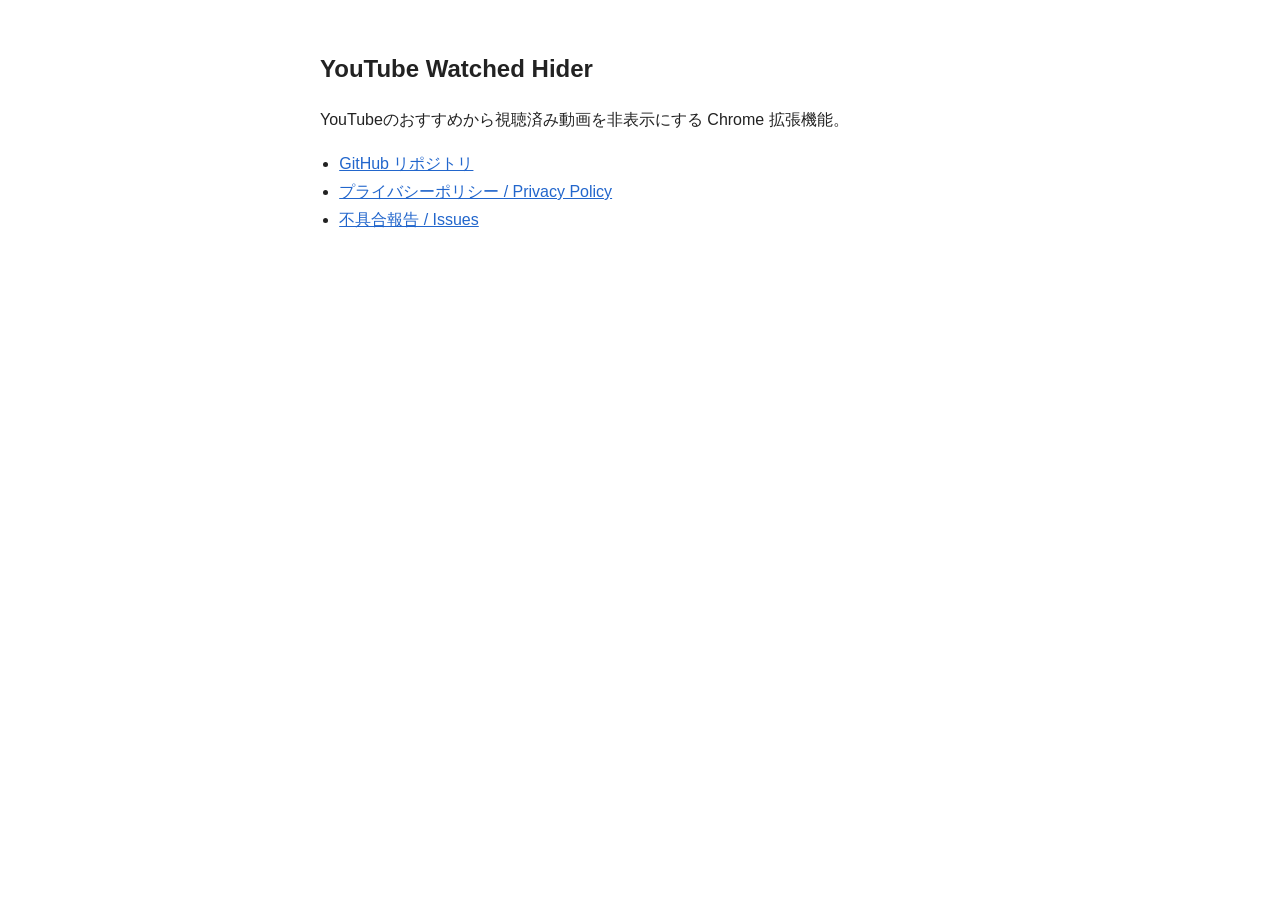
==== docs/index.html @ 78f6b50f "Add Pages landing page and CWS prep note to CHANGELOG - docs/index.html: GitHub Pages ルートからプライバシーポリシ" ====
<!DOCTYPE html>
<html lang="ja">
<head>
<meta charset="UTF-8">
<meta name="viewport" content="width=device-width, initial-scale=1.0">
<title>YouTube Watched Hider</title>
<style>
  :root { color-scheme: light dark; }
  body {
    font-family: -apple-system, BlinkMacSystemFont, "Segoe UI", "Hiragino Sans", "Yu Gothic UI", sans-serif;
    max-width: 640px;
    margin: 3rem auto;
    padding: 0 1rem;
    line-height: 1.75;
    color: #222;
  }
  h1 { font-size: 1.5rem; }
  a { color: #2266cc; }
  ul { padding-left: 1.2rem; }
  @media (prefers-color-scheme: dark) {
    body { color: #eee; background: #1a1a1a; }
    a { color: #7ab8ff; }
  }
</style>
</head>
<body>

<h1>YouTube Watched Hider</h1>
<p>YouTubeのおすすめから視聴済み動画を非表示にする Chrome 拡張機能。</p>

<ul>
  <li><a href="https://github.com/sasakisrole/youtube-watched-hider">GitHub リポジトリ</a></li>
  <li><a href="privacy.html">プライバシーポリシー / Privacy Policy</a></li>
  <li><a href="https://github.com/sasakisrole/youtube-watched-hider/issues">不具合報告 / Issues</a></li>
</ul>

</body>
</html>
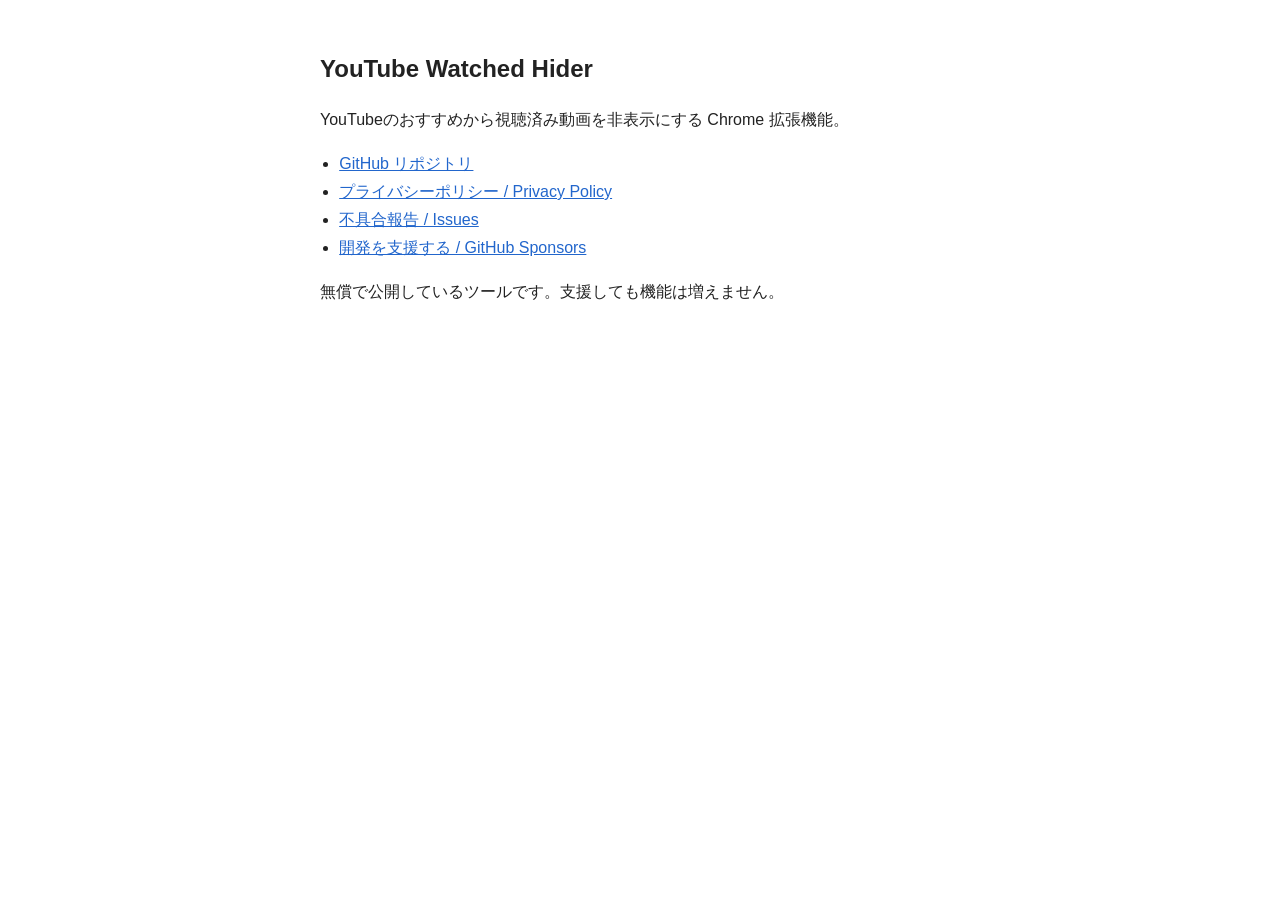
==== commit 1161818e: "feat(support): 寄付の導線を1本足す（GitHub Sponsors） 無償で公開しているツールなので、役に立った人が任意で支援できる先への リンクを置く。機能の追加・削除はなく、新しい" ====
--- a/docs/index.html
+++ b/docs/index.html
@@ -32,7 +32,10 @@
   <li><a href="https://github.com/sasakisrole/youtube-watched-hider">GitHub リポジトリ</a></li>
   <li><a href="privacy.html">プライバシーポリシー / Privacy Policy</a></li>
   <li><a href="https://github.com/sasakisrole/youtube-watched-hider/issues">不具合報告 / Issues</a></li>
+  <li><a href="https://github.com/sponsors/sasakisrole">開発を支援する / GitHub Sponsors</a></li>
 </ul>
+
+<p>無償で公開しているツールです。支援しても機能は増えません。</p>
 
 </body>
 </html>
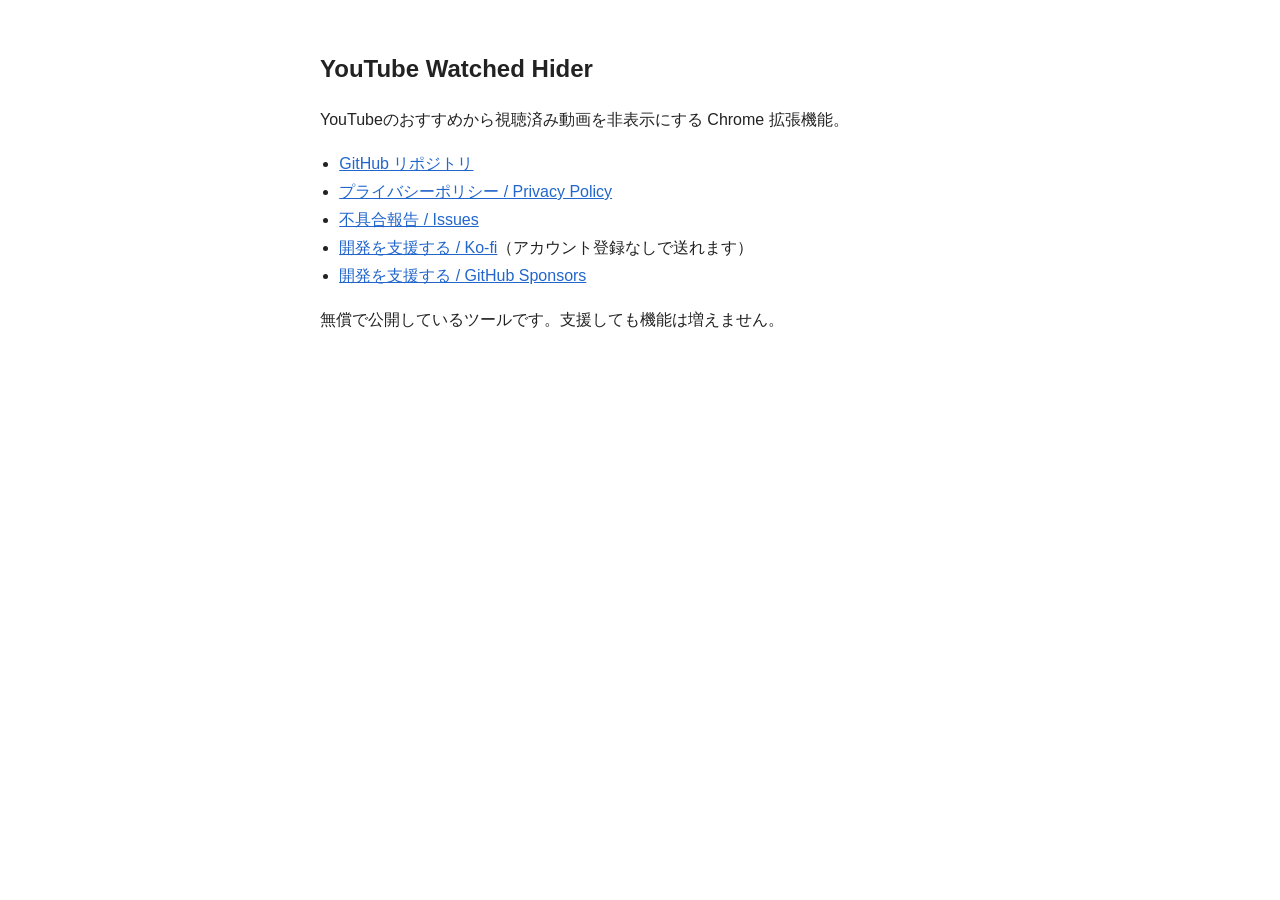
==== commit b879847b: "feat(support): 拡張画面の寄付導線を Ko-fi へ寄せる 支援する側にアカウント登録が要らず、カード・Apple Pay・Google Pay で 送れるため。GitHub アカウント" ====
--- a/docs/index.html
+++ b/docs/index.html
@@ -32,6 +32,7 @@
   <li><a href="https://github.com/sasakisrole/youtube-watched-hider">GitHub リポジトリ</a></li>
   <li><a href="privacy.html">プライバシーポリシー / Privacy Policy</a></li>
   <li><a href="https://github.com/sasakisrole/youtube-watched-hider/issues">不具合報告 / Issues</a></li>
+  <li><a href="https://ko-fi.com/srole">開発を支援する / Ko-fi</a>（アカウント登録なしで送れます）</li>
   <li><a href="https://github.com/sponsors/sasakisrole">開発を支援する / GitHub Sponsors</a></li>
 </ul>
 
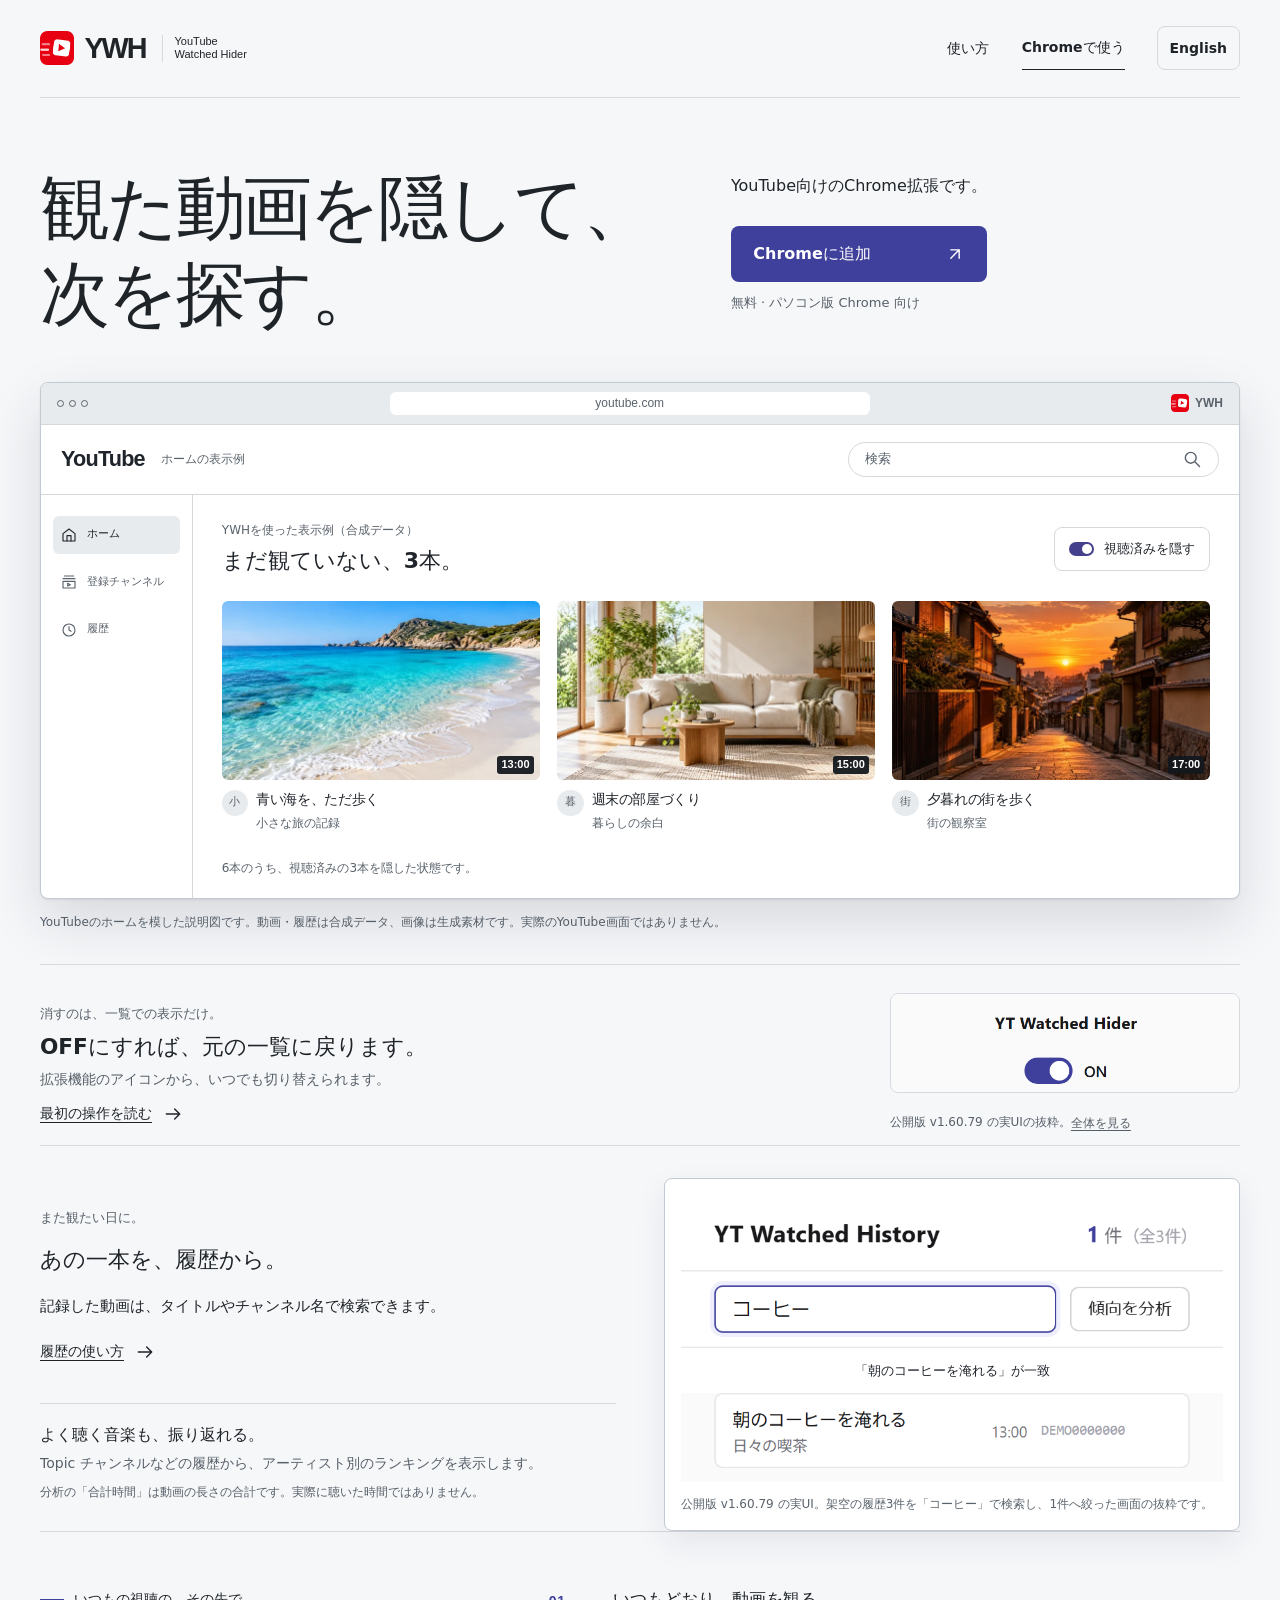
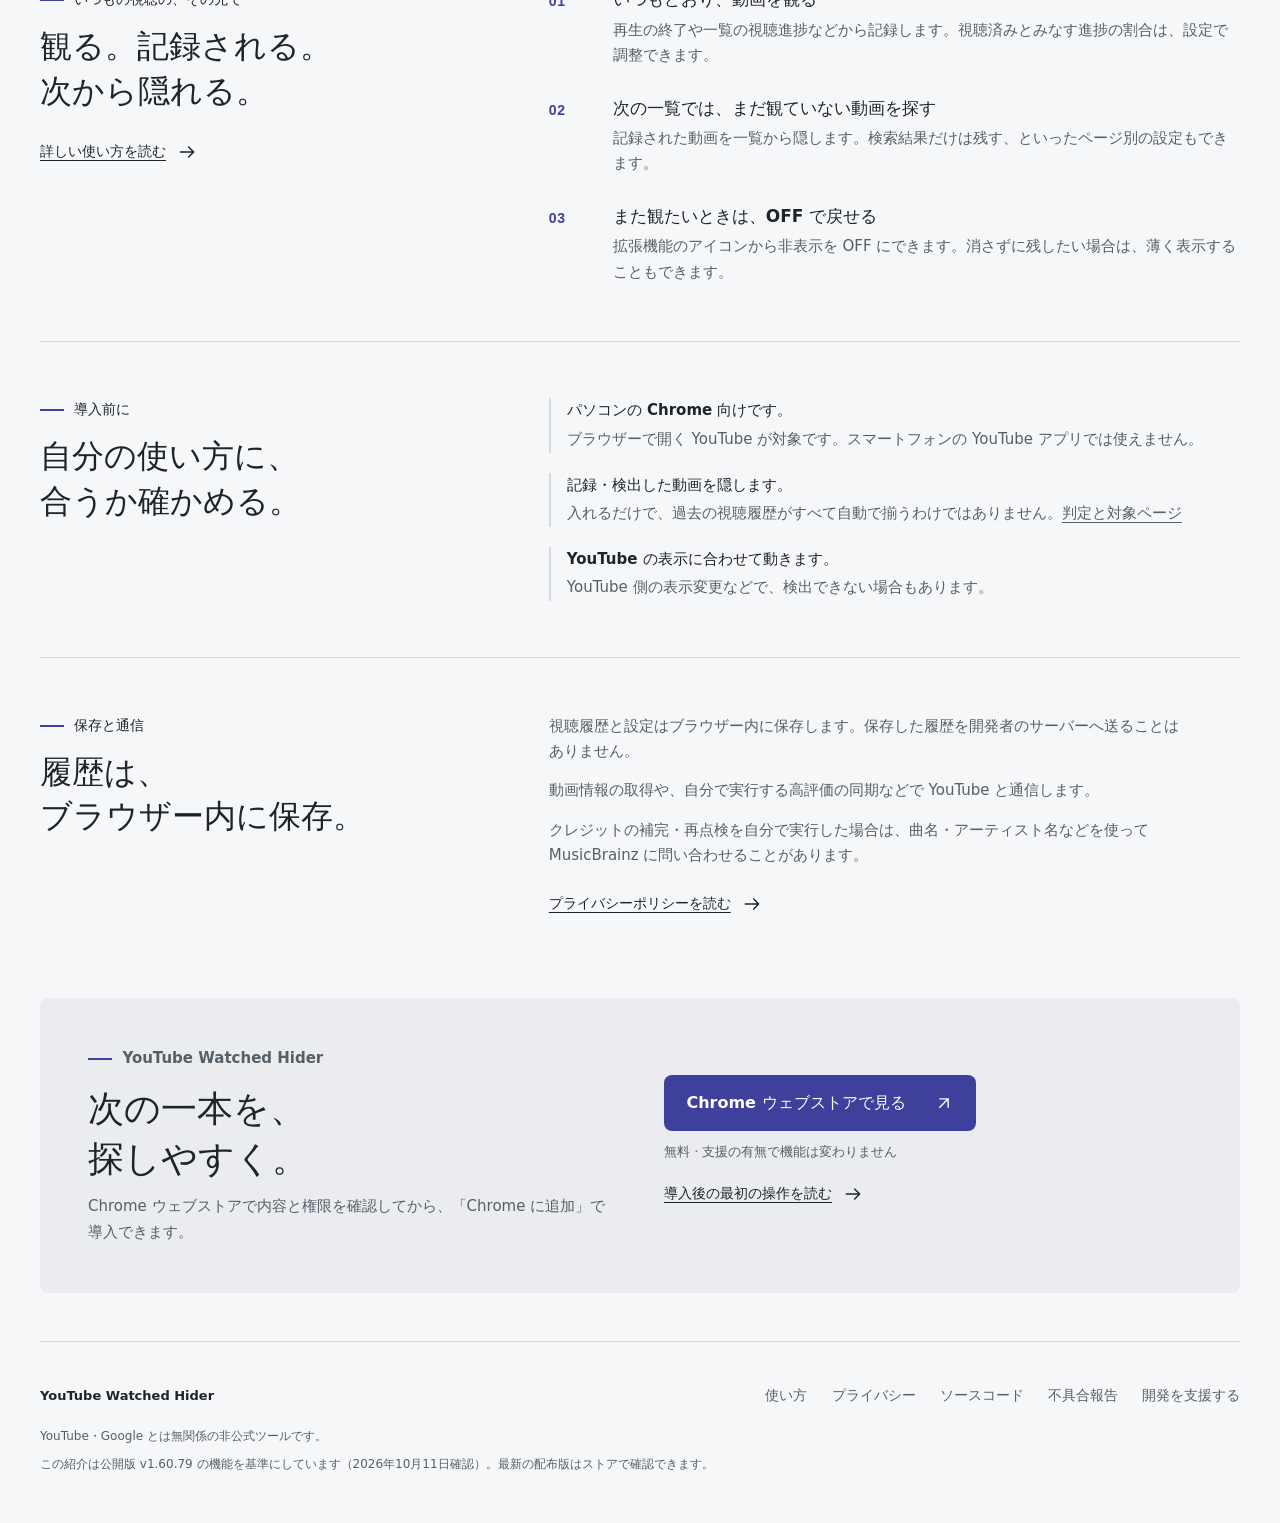
==== commit c1a13ce2: "Publish the refreshed bilingual introduction and guide Site-only update on top of the published v1.6" ====
--- a/docs/index.html
+++ b/docs/index.html
@@ -1,42 +1,36 @@
-<!DOCTYPE html>
-<html lang="ja">
-<head>
-<meta charset="UTF-8">
-<meta name="viewport" content="width=device-width, initial-scale=1.0">
-<title>YouTube Watched Hider</title>
-<style>
-  :root { color-scheme: light dark; }
-  body {
-    font-family: -apple-system, BlinkMacSystemFont, "Segoe UI", "Hiragino Sans", "Yu Gothic UI", sans-serif;
-    max-width: 640px;
-    margin: 3rem auto;
-    padding: 0 1rem;
-    line-height: 1.75;
-    color: #222;
-  }
-  h1 { font-size: 1.5rem; }
-  a { color: #2266cc; }
-  ul { padding-left: 1.2rem; }
-  @media (prefers-color-scheme: dark) {
-    body { color: #eee; background: #1a1a1a; }
-    a { color: #7ab8ff; }
-  }
-</style>
-</head>
-<body>
-
-<h1>YouTube Watched Hider</h1>
-<p>YouTubeのおすすめから視聴済み動画を非表示にする Chrome 拡張機能。</p>
-
-<ul>
-  <li><a href="https://github.com/sasakisrole/youtube-watched-hider">GitHub リポジトリ</a></li>
-  <li><a href="privacy.html">プライバシーポリシー / Privacy Policy</a></li>
-  <li><a href="https://github.com/sasakisrole/youtube-watched-hider/issues">不具合報告 / Issues</a></li>
-  <li><a href="https://ko-fi.com/srole">開発を支援する / Ko-fi</a>（アカウント登録なしで送れます）</li>
-  <li><a href="https://github.com/sponsors/sasakisrole">開発を支援する / GitHub Sponsors</a></li>
-</ul>
-
-<p>無償で公開しているツールです。支援しても機能は増えません。</p>
-
-</body>
-</html>
+<!doctype html><html lang="ja"><head>
+<meta charset="utf-8"/>
+<meta content="width=device-width, initial-scale=1" name="viewport"/>
+<meta content="パソコンの YouTube で観た動画を一覧から隠す、無料の Chrome 拡張機能。表示の例、使い方、視聴済みの判定、履歴の保存先と外部通信を紹介します。" name="description"/>
+<meta content="#f6f7f9" media="(prefers-color-scheme: light)" name="theme-color"/><meta content="#20292d" media="(prefers-color-scheme: dark)" name="theme-color"/>
+<title>YouTube Watched Hider — 観た動画を隠す無料の Chrome 拡張機能</title>
+<link href="icon128.png" rel="icon" type="image/png"/>
+<link href="en/index.html" hreflang="en" rel="alternate"/>
+<link href="brand.css" rel="stylesheet"/>
+<script type="application/ld+json">
+{
+  "@context": "https://schema.org",
+  "@type": "SoftwareApplication",
+  "name": "YouTube Watched Hider",
+  "description": "パソコンの YouTube で視聴済み動画を一覧から隠す、無料の Chrome 拡張機能。",
+  "url": "https://sasakisrole.github.io/youtube-watched-hider/",
+  "installUrl": "https://chromewebstore.google.com/detail/youtube-watched-hider/bfanjfgoedconkhkkjhfclhimlgiamkh",
+  "applicationCategory": "BrowserApplication",
+  "isAccessibleForFree": true
+}
+  </script>
+<script defer="" src="demo.js"></script>
+</head><body class="direction-f"><a class="skip" href="#main">本文へ移動</a><header class="site-header wrap"><a aria-label="YouTube Watched Hider ホーム" class="brand" href="index.html"><img alt="" height="36" src="icon128.png" width="36"/><span class="wordmark">YWH</span><span class="brand-long">YouTube<br/>Watched Hider</span></a><nav aria-label="メインナビゲーション"><a href="guide.html">使い方</a><a class="header-install" href="#install">Chromeで使う</a><a aria-label="Read this page in English" class="language-link" href="en/index.html" hreflang="en" lang="en">English</a></nav></header>
+<main id="main"><section aria-labelledby="title" class="hero wrap page-header"><div class="hero-intro"><div><h1 id="title"><span>観た動画を<wbr/>隠して、</span><span>次を探す。</span></h1></div><div class="hero-side"><div class="lede"><p>YouTube向けのChrome拡張です。</p></div><div class="install"><a class="primary" href="https://chromewebstore.google.com/detail/youtube-watched-hider/bfanjfgoedconkhkkjhfclhimlgiamkh">Chromeに追加 <svg aria-hidden="true" class="icon" fill="none" stroke="currentColor" stroke-linecap="round" stroke-linejoin="round" stroke-width="1.7" viewBox="0 0 24 24"><path d="M7 17 17 7M7 7h10v10"></path></svg></a><p>無料 · パソコン版 Chrome 向け</p></div></div></div>
+<figure aria-describedby="demo-note" aria-labelledby="demo-title" class="browser-demo"><div aria-hidden="true" class="browser-chrome"><span class="window-dots"><i></i><i></i><i></i></span><span class="address">youtube.com</span><span class="extension-mark"><img alt="" height="20" src="icon128.png" width="20"/>YWH</span></div><div class="yt-bar"><span class="yt-word">YouTube <small>ホームの表示例</small></span><span aria-hidden="true" class="search-decoration">検索 <svg aria-hidden="true" class="icon" fill="none" stroke="currentColor" stroke-linecap="round" stroke-linejoin="round" stroke-width="1.7" viewBox="0 0 24 24"><circle cx="10.5" cy="10.5" r="6.5"></circle><path d="m16 16 5 5"></path></svg></span></div><div class="demo-body"><aside aria-hidden="true" class="yt-sidebar"><div class="current"><svg aria-hidden="true" class="icon" fill="none" stroke="currentColor" stroke-linecap="round" stroke-linejoin="round" stroke-width="1.7" viewBox="0 0 24 24"><path d="m3 10 9-7 9 7v11H3Z"></path><path d="M9 21v-8h6v8"></path></svg>ホーム</div><div><svg aria-hidden="true" class="icon" fill="none" stroke="currentColor" stroke-linecap="round" stroke-linejoin="round" stroke-width="1.7" viewBox="0 0 24 24"><path d="M5 3h14M3 7h18M3 11h18v10H3Z"></path><path d="m10 14 4 2-4 2Z"></path></svg>登録チャンネル</div><div><svg aria-hidden="true" class="icon" fill="none" stroke="currentColor" stroke-linecap="round" stroke-linejoin="round" stroke-width="1.7" viewBox="0 0 24 24"><circle cx="12" cy="12" r="9"></circle><path d="M12 7v5l3 2"></path></svg>履歴</div></aside><div class="feed"><div class="feed-head"><div><p class="demo-kicker">YWHを使った表示例（合成データ）</p><h2 id="demo-title">まだ観ていない、3本。</h2></div><button aria-controls="video-grid" aria-pressed="true" class="compare" hidden="" id="toggle"><span aria-hidden="true" class="toggle-icon"></span><span id="toggle-text">視聴済みを隠す</span></button></div><div class="video-grid hide-watched" id="video-grid"><article class="video watched"><div class="thumb"><img alt="" height="360" src="assets/coffee.webp" width="640"/><span class="duration">12:00</span><span class="watched-tag">視聴済み</span><span class="progress"></span></div><div class="video-info"><span aria-hidden="true" class="avatar">日</span><div><h3>朝のコーヒーを淹れる</h3><p>日々の喫茶</p></div></div></article><article class="video"><div class="thumb"><img alt="" height="360" src="assets/sea.webp" width="640"/><span class="duration">13:00</span></div><div class="video-info"><span aria-hidden="true" class="avatar">小</span><div><h3>青い海を、ただ歩く</h3><p>小さな旅の記録</p></div></div></article><article class="video watched"><div class="thumb"><img alt="" height="360" src="assets/piano.webp" width="640"/><span class="duration">14:00</span><span class="watched-tag">視聴済み</span><span class="progress"></span></div><div class="video-info"><span aria-hidden="true" class="avatar">架</span><div><h3>雨の日のピアノ</h3><p>架空音楽室</p></div></div></article><article class="video"><div class="thumb"><img alt="" height="360" src="assets/room.webp" width="640"/><span class="duration">15:00</span></div><div class="video-info"><span aria-hidden="true" class="avatar">暮</span><div><h3>週末の部屋づくり</h3><p>暮らしの余白</p></div></div></article><article class="video watched"><div class="thumb"><img alt="" height="360" src="assets/stars.webp" width="640"/><span class="duration">16:00</span><span class="watched-tag">視聴済み</span><span class="progress"></span></div><div class="video-info"><span aria-hidden="true" class="avatar">空</span><div><h3>街を離れて、星を見る</h3><p>空の向こう</p></div></div></article><article class="video"><div class="thumb"><img alt="" height="360" src="assets/city.webp" width="640"/><span class="duration">17:00</span></div><div class="video-info"><span aria-hidden="true" class="avatar">街</span><div><h3>夕暮れの街を歩く</h3><p>街の観察室</p></div></div></article></div><p aria-live="polite" class="feed-status" id="demo-status" role="status">6本のうち、視聴済みの3本を隠した状態です。</p></div></div></figure><p class="demo-note" id="demo-note">YouTubeのホームを模した説明図です。動画・履歴は合成データ、画像は生成素材です。実際のYouTube画面ではありません。</p>
+<div class="proof-row"><div><p class="proof-number">消すのは、一覧での表示だけ。</p><h2>OFFにすれば、元の一覧に戻ります。</h2><p>拡張機能のアイコンから、いつでも切り替えられます。</p><a class="text-link" href="guide.html#first-use">最初の操作を読む <svg aria-hidden="true" class="icon" fill="none" stroke="currentColor" stroke-linecap="round" stroke-linejoin="round" stroke-width="1.7" viewBox="0 0 24 24"><path d="M4 12h16m-6-6 6 6-6 6"></path></svg></a></div><figure class="popup-proof"><div class="popup-crop"><img alt="公開版の拡張ポップアップ上部。YT Watched HiderのONスイッチ。" height="1110" src="assets/popup.png" width="640"/></div><figcaption class="evidence-label">公開版 v1.60.79 の実UIの抜粋。<a href="assets/popup.png">全体を見る</a></figcaption></figure></div></section>
+<section aria-labelledby="history-title" class="history-preview wrap"><div class="history-copy"><p class="proof-number">また観たい日に。</p><h2 id="history-title">あの一本を、履歴から。</h2><p>記録した動画は、タイトルやチャンネル名で検索できます。</p><a class="text-link" href="guide.html#history">履歴の使い方 <svg aria-hidden="true" class="icon" fill="none" stroke="currentColor" stroke-linecap="round" stroke-linejoin="round" stroke-width="1.7" viewBox="0 0 24 24"><path d="M4 12h16m-6-6 6 6-6 6"></path></svg></a><div class="music-note"><h3>よく聴く音楽も、振り返れる。</h3><p>Topic チャンネルなどの履歴から、アーティスト別のランキングを表示します。</p><p class="small">分析の「合計時間」は動画の長さの合計です。実際に聴いた時間ではありません。</p></div></div><figure><picture><source media="(max-width:700px)" srcset="assets/history-controls-320.png"/><img alt="公開版の履歴UI。コーヒーと入力して、架空の履歴を検索した画面。" height="220" loading="lazy" src="assets/history-controls.webp" width="780"/></picture><p class="history-result-label">「朝のコーヒーを淹れる」が一致</p><picture><source media="(max-width:700px)" srcset="assets/history-result-320.png"/><img alt="一致した記録は、朝のコーヒーを淹れる。チャンネルは日々の喫茶。" height="128" loading="lazy" src="assets/history-result.webp" width="780"/></picture><figcaption>公開版 v1.60.79 の実UI。架空の履歴3件を「コーヒー」で検索し、1件へ絞った画面の抜粋です。</figcaption></figure></section>
+<section aria-labelledby="workflow-title" class="section wrap" id="how-it-works"><div class="section-intro"><p class="eyebrow">いつもの視聴の、その先で</p><h2 id="workflow-title">観る。記録される。<br/>次から隠れる。</h2><a class="text-link" href="guide.html">詳しい使い方を読む <svg aria-hidden="true" class="icon" fill="none" stroke="currentColor" stroke-linecap="round" stroke-linejoin="round" stroke-width="1.7" viewBox="0 0 24 24"><path d="M4 12h16m-6-6 6 6-6 6"></path></svg></a></div>
+<ol class="steps"><li><span aria-hidden="true" class="step-number">01</span><div><h3>いつもどおり、動画を観る</h3><p>再生の終了や一覧の視聴進捗などから記録します。視聴済みとみなす進捗の割合は、設定で調整できます。</p></div></li><li><span aria-hidden="true" class="step-number">02</span><div><h3>次の一覧では、まだ観ていない動画を探す</h3><p>記録された動画を一覧から隠します。検索結果だけは残す、といったページ別の設定もできます。</p></div></li><li><span aria-hidden="true" class="step-number">03</span><div><h3>また観たいときは、OFF で戻せる</h3><p>拡張機能のアイコンから非表示を OFF にできます。消さずに残したい場合は、薄く表示することもできます。</p></div></li></ol></section>
+<section aria-labelledby="fit-title" class="section wrap"><div><p class="eyebrow">導入前に</p><h2 id="fit-title">自分の使い方に、<br/>合うか確かめる。</h2></div>
+<ul class="limits"><li><strong>パソコンの Chrome 向けです。</strong>ブラウザーで開く YouTube が対象です。スマートフォンの YouTube アプリでは使えません。</li><li><strong>記録・検出した動画を隠します。</strong>入れるだけで、過去の視聴履歴がすべて自動で揃うわけではありません。<a href="guide.html#visibility">判定と対象ページ</a></li><li><strong>YouTube の表示に合わせて動きます。</strong>YouTube 側の表示変更などで、検出できない場合もあります。</li></ul></section>
+<section aria-labelledby="data-title" class="section wrap"><div><p class="eyebrow">保存と通信</p><h2 id="data-title">履歴は、<br/>ブラウザー内に保存。</h2></div>
+<div class="data-body"><p>視聴履歴と設定はブラウザー内に保存します。保存した履歴を開発者のサーバーへ送ることはありません。</p><p>動画情報の取得や、自分で実行する高評価の同期などで YouTube と通信します。</p><p>クレジットの補完・再点検を自分で実行した場合は、曲名・アーティスト名などを使って MusicBrainz に問い合わせることがあります。</p><a class="text-link" href="privacy.html#japanese">プライバシーポリシーを読む <svg aria-hidden="true" class="icon" fill="none" stroke="currentColor" stroke-linecap="round" stroke-linejoin="round" stroke-width="1.7" viewBox="0 0 24 24"><path d="M4 12h16m-6-6 6 6-6 6"></path></svg></a></div></section>
+<section aria-labelledby="install-title" class="install-section wrap" id="install"><div><p class="eyebrow">YouTube Watched Hider</p><h2 id="install-title">次の一本を、<br/>探しやすく。</h2><p>Chrome ウェブストアで内容と権限を確認してから、「Chrome に追加」で導入できます。</p></div>
+<div class="install-action"><a class="primary" href="https://chromewebstore.google.com/detail/youtube-watched-hider/bfanjfgoedconkhkkjhfclhimlgiamkh">Chrome ウェブストアで見る <svg aria-hidden="true" class="icon" fill="none" stroke="currentColor" stroke-linecap="round" stroke-linejoin="round" stroke-width="1.7" viewBox="0 0 24 24"><path d="M7 17 17 7M7 7h10v10"></path></svg></a><p class="small">無料 · 支援の有無で機能は変わりません</p><a class="text-link" href="guide.html#first-use">導入後の最初の操作を読む <svg aria-hidden="true" class="icon" fill="none" stroke="currentColor" stroke-linecap="round" stroke-linejoin="round" stroke-width="1.7" viewBox="0 0 24 24"><path d="M4 12h16m-6-6 6 6-6 6"></path></svg></a></div></section></main>
+<footer class="site-footer wrap"><div class="footer-top"><p>YouTube Watched Hider</p><nav aria-label="補足リンク"><a href="guide.html">使い方</a><a href="privacy.html#japanese">プライバシー</a><a href="https://github.com/sasakisrole/youtube-watched-hider">ソースコード</a><a href="https://github.com/sasakisrole/youtube-watched-hider/issues">不具合報告</a><a href="https://ko-fi.com/srole">開発を支援する</a></nav></div><p class="small">YouTube・Google とは無関係の非公式ツールです。</p><p class="small">この紹介は公開版 v1.60.79 の機能を基準にしています（2026年10月11日確認）。最新の配布版はストアで確認できます。</p></footer></body></html>
--- a/docs/brand.css
+++ b/docs/brand.css
@@ -0,0 +1,79 @@
+/* YWH brand: common base + direction F + site sections. */
+
+:root{color-scheme:light dark;--bg:#f7f8f9;--surface:#fff;--border:#d4d8dc;--text:#20252b;--muted:#59626b;--accent:#ae1930;--accent-hover:#8e1227;--on-accent:#fff;--quiet:#e8ebee;--radius:8px;--focus:#8a1730;font-family:'Noto Sans JP','Hiragino Kaku Gothic ProN','Yu Gothic',Meiryo,system-ui,sans-serif;font-synthesis:none}
+*{box-sizing:border-box}html{scroll-behavior:auto}body{margin:0;background:var(--bg);color:var(--text);line-height:1.7;word-break:normal;line-break:strict}button,a{-webkit-tap-highlight-color:transparent}a{color:inherit;text-underline-offset:.25em}button{font:inherit;color:inherit;cursor:pointer}button,a{touch-action:manipulation}a:focus-visible,button:focus-visible,summary:focus-visible{outline:2px solid var(--accent);outline-offset:3px}button{border:1px solid var(--border);border-radius:var(--radius)}img{display:block;max-width:100%;height:auto}.icon{width:1.25rem;height:1.25rem;flex:none}h1,h2,h3,p,figure{margin:0}h1,h2,h3{font-feature-settings:'palt';line-height:1.4}h1{letter-spacing:-.045em}p{max-width:42em}.wrap{width:min(100% - 5rem,1240px);margin-inline:auto}.site-header{display:flex;align-items:center;justify-content:space-between;gap:1.5rem;padding-block:1.5rem}.brand{display:flex;align-items:center;gap:.65rem;text-decoration:none;min-height:44px}.brand img{width:2.125rem;height:2.125rem}.wordmark{font-family:Arial,sans-serif;font-size:1.8rem;letter-spacing:-.07em;font-weight:800}.brand-long{font-family:Arial,sans-serif;font-size:.6875rem;line-height:1.25;margin-left:.35rem;padding-left:.75rem;border-left:1px solid var(--border)}nav{display:flex;align-items:center;gap:2rem}nav a{display:inline-flex;align-items:center;justify-content:center;gap:.6rem;min-height:44px;text-decoration:none;font-size:.875rem;font-weight:600}nav a:hover{text-decoration:underline}.header-install{border-bottom:1px solid var(--text)}.skip{position:absolute;left:1rem;top:-8rem;z-index:30;background:var(--surface);color:var(--text);padding:1rem}.skip:focus{top:1rem}.eyebrow{font-size:.875rem;display:flex;gap:.65rem;align-items:center;font-weight:650}.eyebrow::before{content:'';display:block;width:1.5rem;height:2px;background:var(--accent)}.primary{display:inline-flex;align-items:center;justify-content:center;gap:1.75rem;background:var(--accent);color:var(--on-accent);padding:.9rem 1.4rem;min-height:52px;border-radius:var(--radius);font-weight:700;text-decoration:none;font-size:1rem}.primary:hover{background:var(--accent-hover)}.install p{font-size:.8125rem;margin-top:.6rem;color:var(--muted)}.text-link{display:inline-flex;gap:.7rem;align-items:center;min-height:44px;font-weight:650;font-size:.875rem}.prototype-footer{padding-block:2rem 3rem;border-top:1px solid var(--border);font-size:.75rem;color:var(--muted);display:grid;gap:.5rem}.prototype-footer a{display:inline-flex;align-items:center;min-height:44px}.sr-only{position:absolute;width:1px;height:1px;padding:0;margin:-1px;overflow:hidden;clip:rect(0,0,0,0);white-space:nowrap;border:0}.compare{display:inline-flex;align-items:center;justify-content:center;gap:.625rem;min-height:44px;padding:.5rem .875rem;background:var(--surface);font-size:.8125rem;font-weight:650;flex-shrink:0}.compare:hover{background:var(--quiet)}[hidden]{display:none!important}.toggle-icon{width:1.6rem;height:.9rem;background:var(--accent);border-radius:20px;position:relative;flex:none}.toggle-icon:after{content:'';height:.65rem;width:.65rem;position:absolute;right:.12rem;top:.12rem;border-radius:50%;background:var(--on-accent)}[aria-pressed=false] .toggle-icon{background:var(--muted)}[aria-pressed=false] .toggle-icon:after{left:.12rem;right:auto}.video-grid{display:grid;grid-template-columns:repeat(3,minmax(0,1fr));gap:1.5rem 1.1rem;align-content:start}.video-grid.hide-watched .watched{display:none}.video{min-width:0}.thumb{position:relative;isolation:isolate}.thumb img{aspect-ratio:16/9;object-fit:cover;border-radius:6px}.duration{position:absolute;bottom:6px;right:6px;background:#14181cf0;color:#fff;font:600 .6875rem/1.45 Arial,sans-serif;border-radius:3px;padding:1px 4px}.watched-tag{position:absolute;left:6px;top:6px;background:#fff;color:#24282b;border-radius:3px;padding:2px 6px;font-size:.6875rem;font-weight:650}.progress{position:absolute;bottom:0;left:0;width:100%;height:3px;background:#c22934}.video-info{display:flex;align-items:flex-start;gap:.5rem;padding-top:.6rem}.avatar{display:flex;align-items:center;justify-content:center;width:1.65rem;height:1.65rem;flex:none;border-radius:50%;background:var(--quiet);color:var(--muted);font-size:.6875rem}.video h3{font-size:.875rem;font-weight:650;letter-spacing:-.025em}.video p{font-size:.75rem;color:var(--muted);margin-top:.25rem}.evidence-label{color:var(--muted);font-size:.75rem;line-height:1.65}.meta-line{display:flex;gap:.7rem;align-items:center;color:var(--muted);font-size:.8125rem}.meta-line .icon{width:1rem;height:1rem}summary{cursor:pointer;min-height:44px;display:flex;align-items:center;gap:.75rem;font-weight:650}summary::-webkit-details-marker{display:none}summary .icon{transition:transform .15s}details[open] summary .icon{transform:rotate(90deg)}.popup-full{width:320px;max-width:100%;margin:1rem auto}.link-row{display:flex;align-items:center;gap:1.5rem;flex-wrap:wrap}
+@media(prefers-color-scheme:dark){:root{--bg:#171b1f;--surface:#20262c;--border:#46515c;--text:#eef0f2;--muted:#b5bdc5;--accent:#f7a0ad;--accent-hover:#ffbbc6;--on-accent:#29171d;--quiet:#343d46;--focus:#f7a0ad}}
+@media(max-width:700px){.wrap{width:calc(100% - 2.25rem)}.site-header{padding-block:1rem;gap:.75rem}.brand-long{display:none}.wordmark{font-size:1.6rem}.brand img{width:1.875rem;height:1.875rem}.brand{gap:.4rem}nav{gap:1rem}nav a{font-size:.8125rem}.header-install{display:none}.video-grid{grid-template-columns:repeat(2,minmax(0,1fr));gap:1.1rem .75rem}.avatar{display:none}.video p{font-size:.75rem}.video h3{font-size:.875rem}.primary{width:100%;gap:1.5rem}.install p{text-align:center}.prototype-footer{font-size:.75rem}.eyebrow{font-size:.8125rem}}
+@media(prefers-reduced-motion:reduce){*,*::before,*::after{scroll-behavior:auto!important;transition:none!important;animation:none!important}}
+
+/* v2: observed target and row-stretch corrections */
+nav a{min-width:44px}.video{align-self:start}
+
+/* v4: ordinary prose can rebalance a very short last line. */
+p{ text-wrap:pretty }
+
+.direction-f{--bg:#fafafa}.hero-intro{display:grid;grid-template-columns:1.2fr 1fr;gap:5rem;align-items:end;padding:3.25rem 0 3rem}.hero h1{font-size:clamp(2.25rem,5.5vw,4.75rem);line-height:1.22;font-weight:800;margin-top:1rem}.hero h1 span{display:block}.hero-side{max-width:30rem;padding-bottom:.2rem}.lede{font-size:1rem;line-height:1.9}.hero-side .install{margin-top:1.6rem}.hero-side .primary{min-width:16rem;justify-content:space-between}.browser-demo{background:var(--surface);border:1px solid var(--border);border-radius:8px;box-shadow:0 18px 44px #1b263b0c;overflow:hidden}.browser-chrome{height:2.65rem;display:flex;align-items:center;justify-content:space-between;padding:.5rem 1rem;background:var(--quiet);border-bottom:1px solid var(--border);gap:1rem;font-family:Arial,sans-serif;font-size:.75rem;color:var(--muted)}.window-dots{display:flex;gap:5px}.window-dots i{width:7px;height:7px;border:1px solid var(--muted);border-radius:50%}.address{max-width:30rem;width:60%;background:var(--surface);padding:.1rem 1rem;text-align:center;border-radius:6px;color:var(--muted)}.extension-mark{display:flex;align-items:center;gap:.35rem;font-weight:700}.extension-mark img{width:18px;height:18px}.yt-bar{display:flex;align-items:center;justify-content:space-between;padding:1rem 1.25rem;border-bottom:1px solid var(--border);gap:1rem}.yt-word{font-family:Arial,sans-serif;font-weight:800;font-size:1.35rem;letter-spacing:-.035em;display:flex;gap:1rem;align-items:center}.yt-word small{font:500 .75rem/1.5 'Yu Gothic',sans-serif;color:var(--muted);letter-spacing:normal}.search-decoration{display:flex;align-items:center;justify-content:space-between;width:32%;color:var(--muted);padding:.35rem 1rem;border:1px solid var(--border);border-radius:20px;font-size:.8125rem}.demo-body{display:grid;grid-template-columns:9.5rem 1fr}.yt-sidebar{padding:1.3rem .75rem;border-right:1px solid var(--border);display:grid;align-content:start;gap:.6rem;color:var(--muted);font-size:.6875rem}.yt-sidebar>div{display:flex;align-items:center;gap:.65rem;padding:.6rem .5rem}.yt-sidebar .icon{width:1rem;height:1rem}.yt-sidebar .current{background:var(--quiet);color:var(--text);border-radius:6px}.feed{padding:1.6rem 1.8rem 1.25rem;min-width:0}.feed-head{display:flex;align-items:center;justify-content:space-between;gap:1rem;margin-bottom:1.5rem}.demo-kicker{font-size:.75rem;color:var(--muted);margin-bottom:.35rem}.feed-head h2{font-size:1.375rem;font-weight:750}.feed-status{margin-top:1.5rem;font-size:.75rem;color:var(--muted)}.demo-note{font-size:.75rem;color:var(--muted);line-height:1.6;margin-top:.9rem;max-width:none}.proof-row{display:grid;grid-template-columns:1fr 350px;gap:3rem;align-items:center;margin-top:2.75rem;padding-top:2rem;border-top:1px solid var(--border)}.proof-number{font-size:.8125rem;color:var(--muted);margin-bottom:.4rem}.proof-row h2{font-size:1.35rem;margin-bottom:.4rem}.proof-row p:not(.proof-number){font-size:.875rem;color:var(--muted)}.popup-crop{height:100px;overflow:hidden;border:1px solid var(--border);border-radius:8px;background:#fafafa}.popup-crop img{width:350px;max-width:none;height:auto}.popup-proof figcaption{margin-top:.5rem}.popup-proof a{display:inline-flex;min-height:44px;align-items:center}.opening-limit{font-size:.75rem;color:var(--muted);padding-block:1.5rem 2rem;max-width:none}.opening-limit a{display:inline-flex;align-items:center;min-height:44px;margin-left:.5rem}
+@media(prefers-color-scheme:dark){.direction-f{--bg:#171b1f}}
+@media(max-width:1000px){.hero-intro{gap:2rem}.desktop-break{display:none}.demo-body{grid-template-columns:1fr}.yt-sidebar{display:none}.feed{padding:1.4rem}.hero h1{font-size:clamp(2.25rem,5.5vw,4.75rem)}}
+@media(max-width:700px){.hero-intro{display:block;padding:2.3rem 0 1.8rem}.hero h1{font-size:2.625rem;line-height:1.3;margin-top:1rem}.hero-side{margin-top:1.35rem;max-width:none}.lede{font-size:.9375rem;line-height:1.85}.hero-side .install{margin-top:1.35rem}.hero-side .primary{min-width:0}.browser-chrome{height:2.25rem;padding:.4rem .75rem}.address{font-size:.6875rem;width:56%}.window-dots{gap:3px}.window-dots i{width:5px;height:5px}.extension-mark{font-size:.6875rem}.yt-bar{padding:.8rem .8rem}.yt-word{font-size:1.125rem;gap:.75rem}.yt-word small{font-size:.6875rem}.search-decoration{display:none}.feed{padding:1rem .8rem}.feed-head{align-items:flex-start;flex-direction:column;gap:.8rem;margin-bottom:1.2rem}.feed-head h2{font-size:1.25rem}.demo-kicker{font-size:.75rem}.compare{min-height:44px;padding:.5rem .75rem}.feed-status{margin-top:1rem;font-size:.75rem}.demo-note{font-size:.75rem;line-height:1.7;margin-top:.75rem}.proof-row{grid-template-columns:1fr;gap:1.25rem;margin-top:1.75rem;padding-top:1.5rem}.proof-row h2{font-size:1.2rem}.popup-proof{max-width:350px}.popup-crop img{width:320px}.popup-crop{height:92px}.opening-limit{padding-top:.5rem}.opening-limit a{margin-left:0}}
+@media(max-width:350px){.hero h1{font-size:2.25rem}.yt-word{gap:.5rem}.feed{padding:1rem .7rem}.video-grid{gap:1rem .65rem}.video-info{padding-top:.5rem}.video h3{font-size:.875rem}.video p{font-size:.75rem}.hero-intro{padding-top:1.7rem}}
+
+/* v2: keep narrow proof within the content width and expose the feed earlier. */
+.proof-row>*{min-width:0}.popup-proof{width:100%}.hero-side{max-width:25rem}
+@media(max-width:700px){.hero-intro{padding-block:1.6rem 1.6rem}.hero h1{margin-top:.75rem}.hero-side{margin-top:1.15rem;max-width:none}.lede{line-height:1.8}.hero-side .install{margin-top:1.2rem}.feed-head{gap:.65rem;margin-bottom:1rem}.yt-bar{padding-block:.65rem}.feed{padding-top:.85rem}.proof-row{grid-template-columns:minmax(0,1fr)}.popup-crop img{width:320px}.popup-crop{max-width:100%}}
+
+/* F: dark brand canvas, white explanatory product surface. */
+.direction-f{color-scheme:light;--bg:#f6f7f9;--surface:#f6f7f9;--border:#d6dade;--text:#1f2429;--muted:#565f68;--accent:#3f3f9c;--accent-hover:#33337f;--on-accent:#fff;--quiet:#eaecf0;--focus:#3f3f9c}
+@media(prefers-color-scheme:dark){.direction-f{color-scheme:dark;--bg:#20292d;--surface:#20292d;--border:#53616a;--text:#f5f7f7;--muted:#c2cbd0;--accent:#b7c5e8;--accent-hover:#d2def8;--on-accent:#222b37;--quiet:#303d44;--focus:#b7c5e8}}
+.site-header{border-bottom:1px solid var(--border)}.hero-intro{padding-block:3.25rem 2.75rem;align-items:center}.hero h1{font-weight:750}.hero-side{max-width:27rem}.lede{font-size:1rem;line-height:1.85}.lede p{max-width:none}.lede p+p{margin-top:.65rem}.hero-side .primary{min-width:16rem}.browser-demo{--surface:#fff;--border:#d4d8dc;--text:#20252b;--muted:#59626b;--quiet:#e8ebee;--accent:#44408c;--accent-hover:#353171;--on-accent:#fff;color:var(--text);box-shadow:0 20px 50px #00000020}.browser-demo:focus-within{overflow:visible}.browser-demo .browser-chrome{border-radius:7px 7px 0 0}.browser-demo a:focus-visible,.browser-demo button:focus-visible{outline-color:#44408c}.demo-note{max-width:60rem}.proof-row{margin-top:2rem;padding-top:1.75rem}.history-preview{display:grid;grid-template-columns:1fr 1fr;gap:3rem;align-items:center;border-top:1px solid var(--border);margin-top:2rem;padding-top:2rem}.history-preview h2{font-size:1.35rem;margin-bottom:.6rem}.history-preview>div>p:not(.proof-number){font-size:.9375rem;max-width:28em}.history-preview figure{background:#fff;color:#20252b;border:1px solid #d4d8dc;border-radius:8px;padding:1rem;min-width:0}.history-preview img{width:100%}.history-result-label{font-size:.8125rem;text-align:center;margin-block:.7rem}.history-preview figcaption{font-size:.75rem;line-height:1.7;color:#59626b;margin-top:.75rem}.opening-limit{padding-top:1rem}
+@media(prefers-color-scheme:dark){.direction-f{--bg:#20292d}}
+@media(max-width:1000px){.hero-intro{gap:2rem}.hero-side{max-width:none}.history-preview{gap:2rem}}
+@media(max-width:700px){.hero-intro{padding-block:1.6rem 1.6rem}.hero-side{margin-top:1.1rem}.lede{font-size:.9375rem;line-height:1.9}.lede p+p{margin-top:.5rem}.hero-side .primary{min-width:0}.proof-row{margin-top:1.75rem}.history-preview{grid-template-columns:minmax(0,1fr);gap:1.25rem;margin-top:1.5rem;padding-top:1.5rem}.history-preview h2{font-size:1.2rem}.history-preview figure{padding:.75rem}.history-preview>div>p:not(.proof-number){font-size:.875rem}.history-result-label{font-size:.8125rem}.history-preview figcaption{font-size:.75rem}}
+
+/* v2: shorten the pitch; stack before the side column becomes too narrow. */
+.site-header{flex-wrap:wrap}.text-link{max-width:100%}.compare{max-width:100%;flex-shrink:1}.compare #toggle-text{min-width:0}.address{min-width:0;overflow:hidden;text-overflow:ellipsis;white-space:nowrap}.yt-word{flex-wrap:wrap;min-width:0}
+@media(max-width:840px){.hero-intro{display:block}.hero-side{margin-top:1.25rem;max-width:27rem}}
+@media(max-width:700px){.hero-side{max-width:none}}
+
+/* Copy-only revision: break at the heading meaning; allow fallback for enlarged text. */
+.hero h1 span{word-break:keep-all;overflow-wrap:anywhere}
+
+/* Site: sections below the opening, on the same dark canvas. */
+.language-link{border:1px solid var(--border);border-radius:var(--radius);padding-inline:.75rem}
+.history-preview{margin-top:0}
+.history-copy{display:grid;gap:.6rem;align-content:start}
+.music-note{margin-top:1.25rem;padding-top:1.25rem;border-top:1px solid var(--border)}
+.music-note h3{font-size:1rem;margin-bottom:.35rem}
+.music-note p{font-size:.875rem;color:var(--muted)}
+.music-note .small{font-size:.75rem;margin-top:.4rem}
+.section{display:grid;grid-template-columns:minmax(0,1fr) minmax(0,1.5fr);gap:3rem;padding-block:3.5rem;border-top:1px solid var(--border)}
+.section h2{font-size:clamp(1.5rem,2.6vw,2rem);font-weight:750;margin-top:.75rem}
+.section-intro .text-link{margin-top:1rem}
+.steps{list-style:none;margin:0;padding:0;display:grid;gap:1.75rem}
+.steps li{display:grid;grid-template-columns:3rem minmax(0,1fr);gap:1rem;align-items:start}
+.step-number{font:700 .875rem/1.9 Arial,sans-serif;color:var(--accent);letter-spacing:.05em}
+.steps h3{font-size:1.0625rem;margin-bottom:.35rem}
+.steps p,.limits li,.data-body p{font-size:.9375rem;color:var(--muted)}
+.limits{list-style:none;margin:0;padding:0;display:grid;gap:1.25rem}
+.limits li{padding-left:1rem;border-left:2px solid var(--border)}
+.limits strong,.steps h3{color:var(--text)}
+.limits strong{display:block;margin-bottom:.2rem}
+.data-body{display:grid;gap:.85rem;align-content:start}
+.install-section{display:grid;grid-template-columns:minmax(0,1fr) minmax(0,1fr);gap:3rem;align-items:center;margin-block:1rem 3rem;padding:3rem;background:var(--quiet);border-radius:var(--radius)}
+.install-section h2{font-size:clamp(1.6rem,3vw,2.25rem);font-weight:750;margin-block:.75rem .6rem}
+.install-section p{color:var(--muted);font-size:.9375rem}
+.install-action{display:grid;gap:.6rem;justify-items:start}
+.install-action .small{font-size:.8125rem;color:var(--muted)}
+.site-footer{padding-block:2rem 3rem;border-top:1px solid var(--border);font-size:.8125rem;color:var(--muted);display:grid;gap:.5rem}
+.footer-top{display:flex;flex-wrap:wrap;align-items:center;justify-content:space-between;gap:1rem;color:var(--text);font-weight:650}
+.footer-top nav{flex-wrap:wrap;gap:0 1.5rem}
+.footer-top nav a{font-weight:500;color:var(--muted)}
+.site-footer .small{font-size:.75rem;max-width:none}
+@media(max-width:840px){.section{grid-template-columns:minmax(0,1fr);gap:1.5rem;padding-block:2.5rem}.install-section{grid-template-columns:minmax(0,1fr);gap:1.5rem;padding:2rem 1.5rem}}
+@media(max-width:700px){.steps li{grid-template-columns:2.25rem minmax(0,1fr);gap:.6rem}.install-action{justify-items:stretch}.install-section{padding:1.75rem 1.1rem}.footer-top{flex-direction:column;align-items:flex-start}.language-link{padding-inline:.6rem}}
+/* English headings are longer than the Japanese ones; keep each clause on one line. */
+html[lang=en] .hero h1{font-size:clamp(2.25rem,4.4vw,3.6rem)}html[lang=en] .hero-intro{grid-template-columns:1.6fr 1fr;gap:3.5rem}
+
+/* Light canvas: the white demo needs a firmer edge to read as a separate surface. */
+.browser-demo{border-color:#c4cad1;box-shadow:0 1px 2px #1b263b14,0 22px 54px #1b263b24}.history-preview figure{border-color:#c4cad1;box-shadow:0 12px 32px #1b263b14}
+@media(prefers-color-scheme:dark){.browser-demo{border-color:#d4d8dc;box-shadow:0 20px 50px #00000020}.history-preview figure{box-shadow:none}}
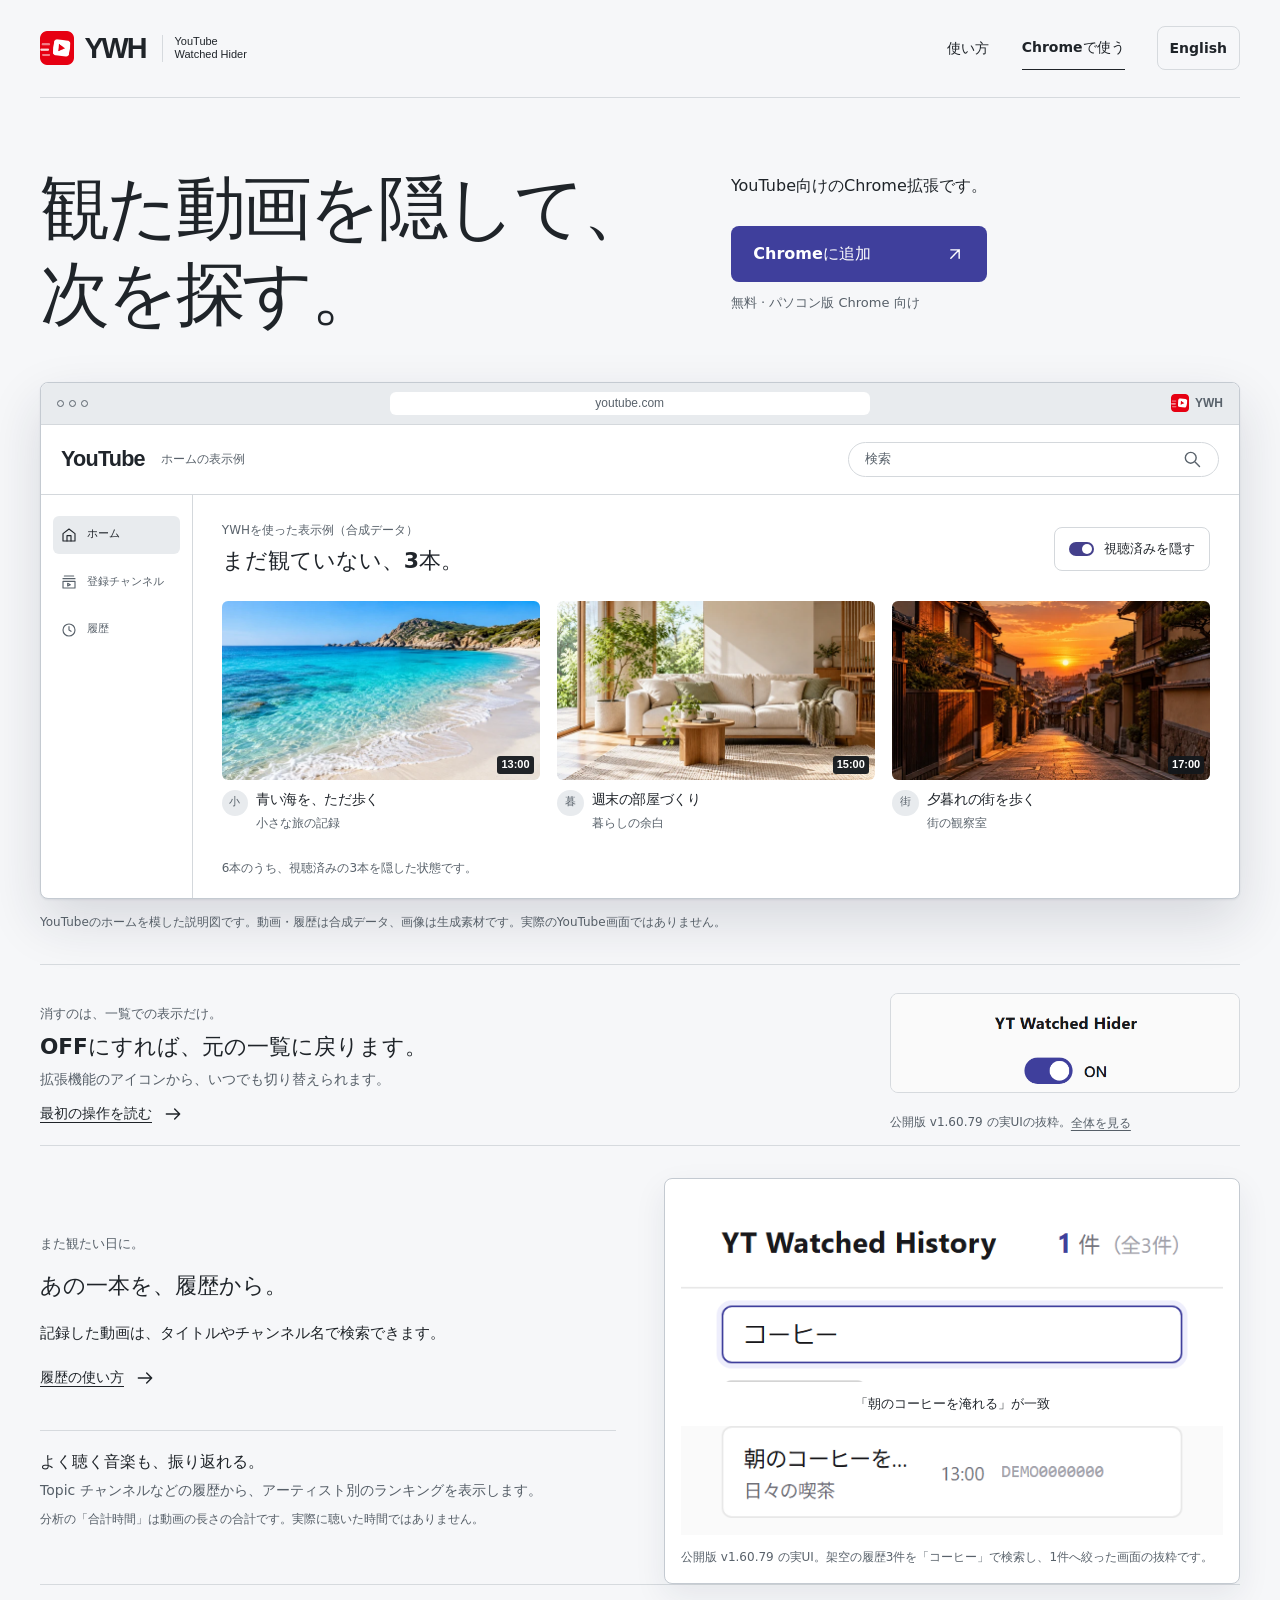
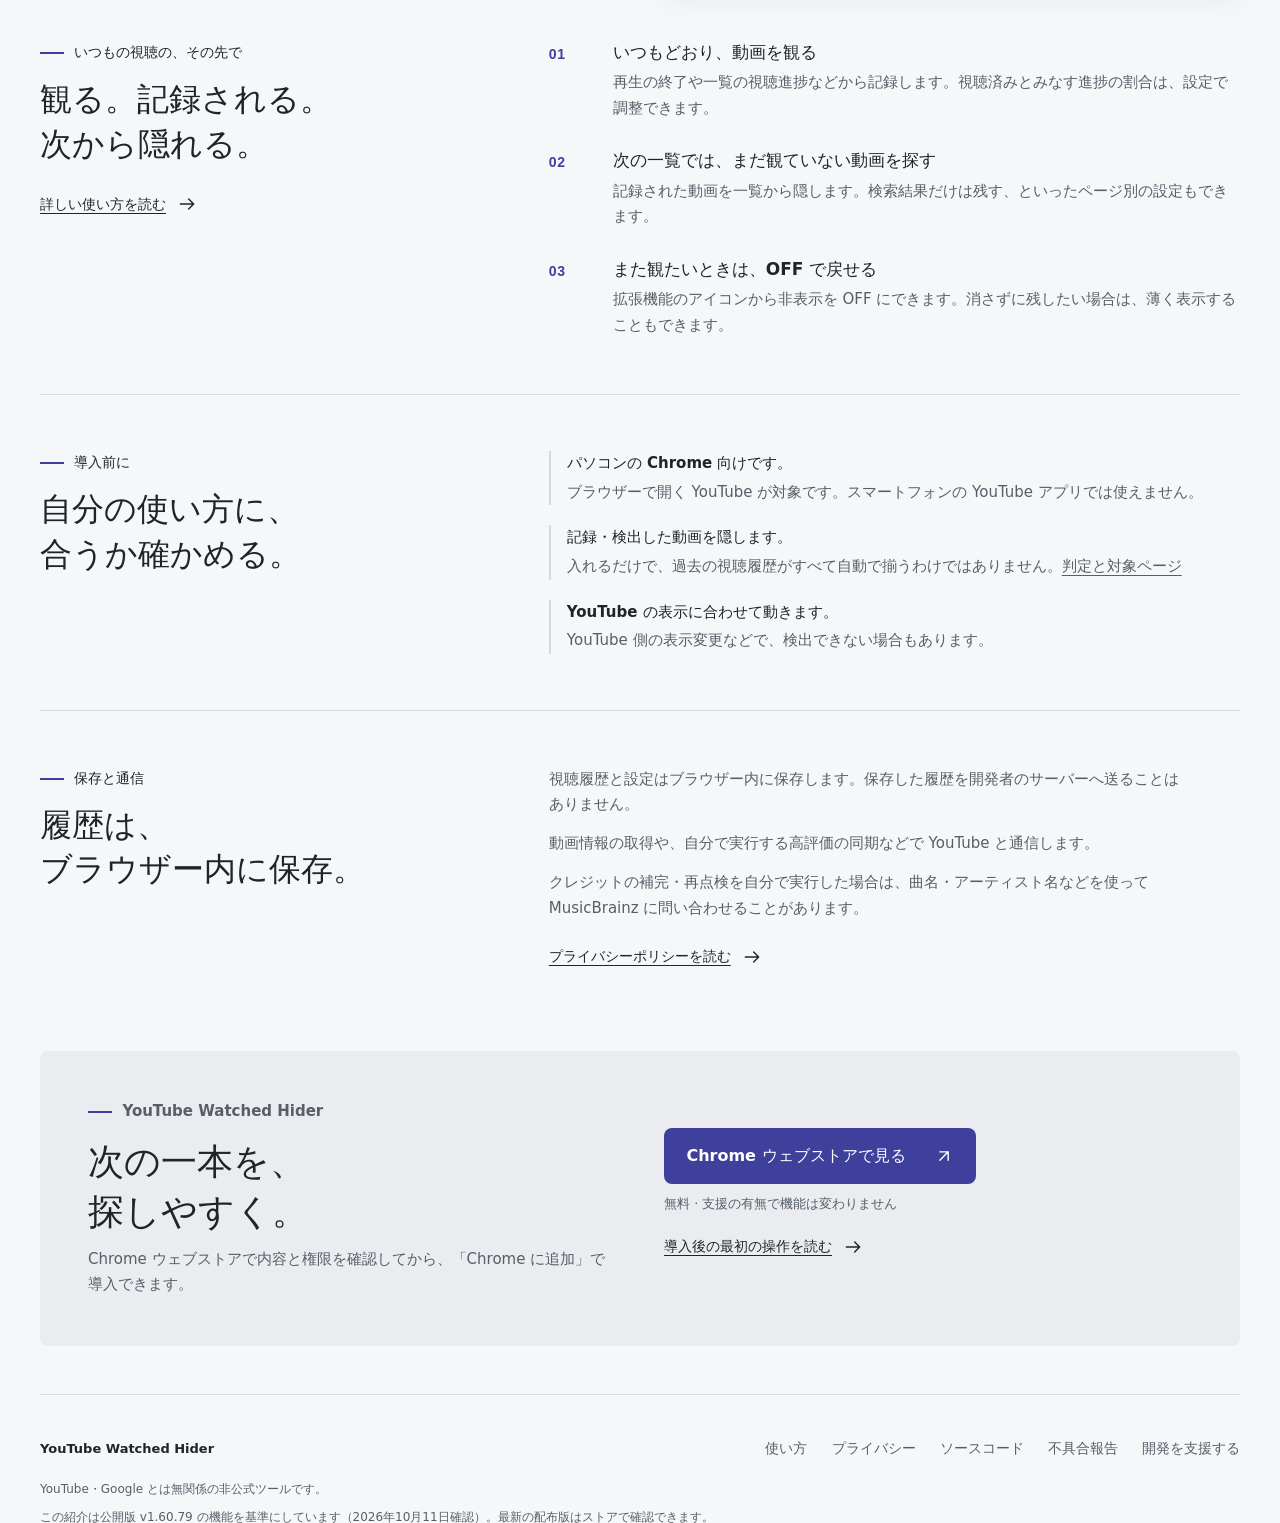
==== commit 9b5d6ffa: "Add Search Console verification and a sitemap for the introduction Co-Authored-By: Claude Opus 5.5 <" ====
--- a/docs/index.html
+++ b/docs/index.html
@@ -1,6 +1,7 @@
 <!doctype html><html lang="ja"><head>
 <meta charset="utf-8"/>
 <meta content="width=device-width, initial-scale=1" name="viewport"/>
+<meta name="google-site-verification" content="C7-VNuTUaejKp6xHnkt4q2lXd0p3dzuXHCmqP84RZns"/>
 <meta content="パソコンの YouTube で観た動画を一覧から隠す、無料の Chrome 拡張機能。表示の例、使い方、視聴済みの判定、履歴の保存先と外部通信を紹介します。" name="description"/>
 <meta content="#f6f7f9" media="(prefers-color-scheme: light)" name="theme-color"/><meta content="#20292d" media="(prefers-color-scheme: dark)" name="theme-color"/>
 <title>YouTube Watched Hider — 観た動画を隠す無料の Chrome 拡張機能</title>
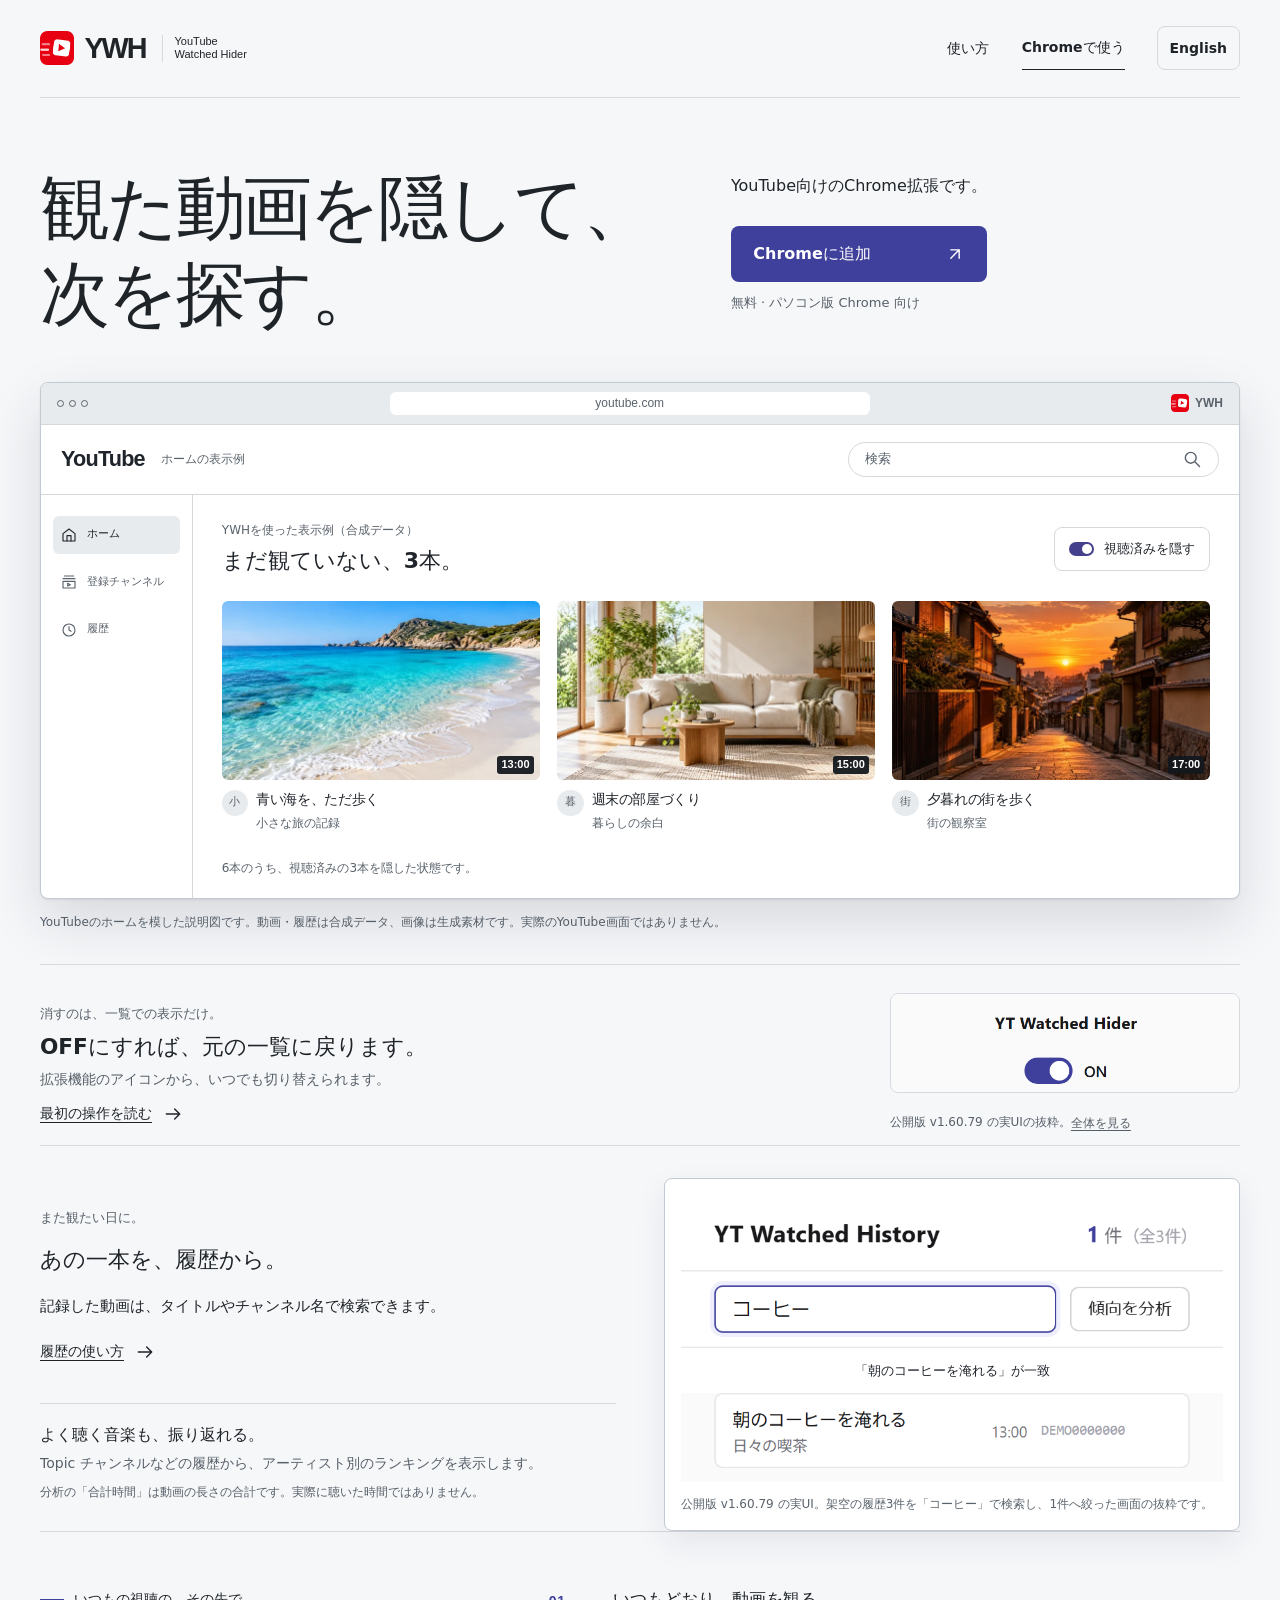
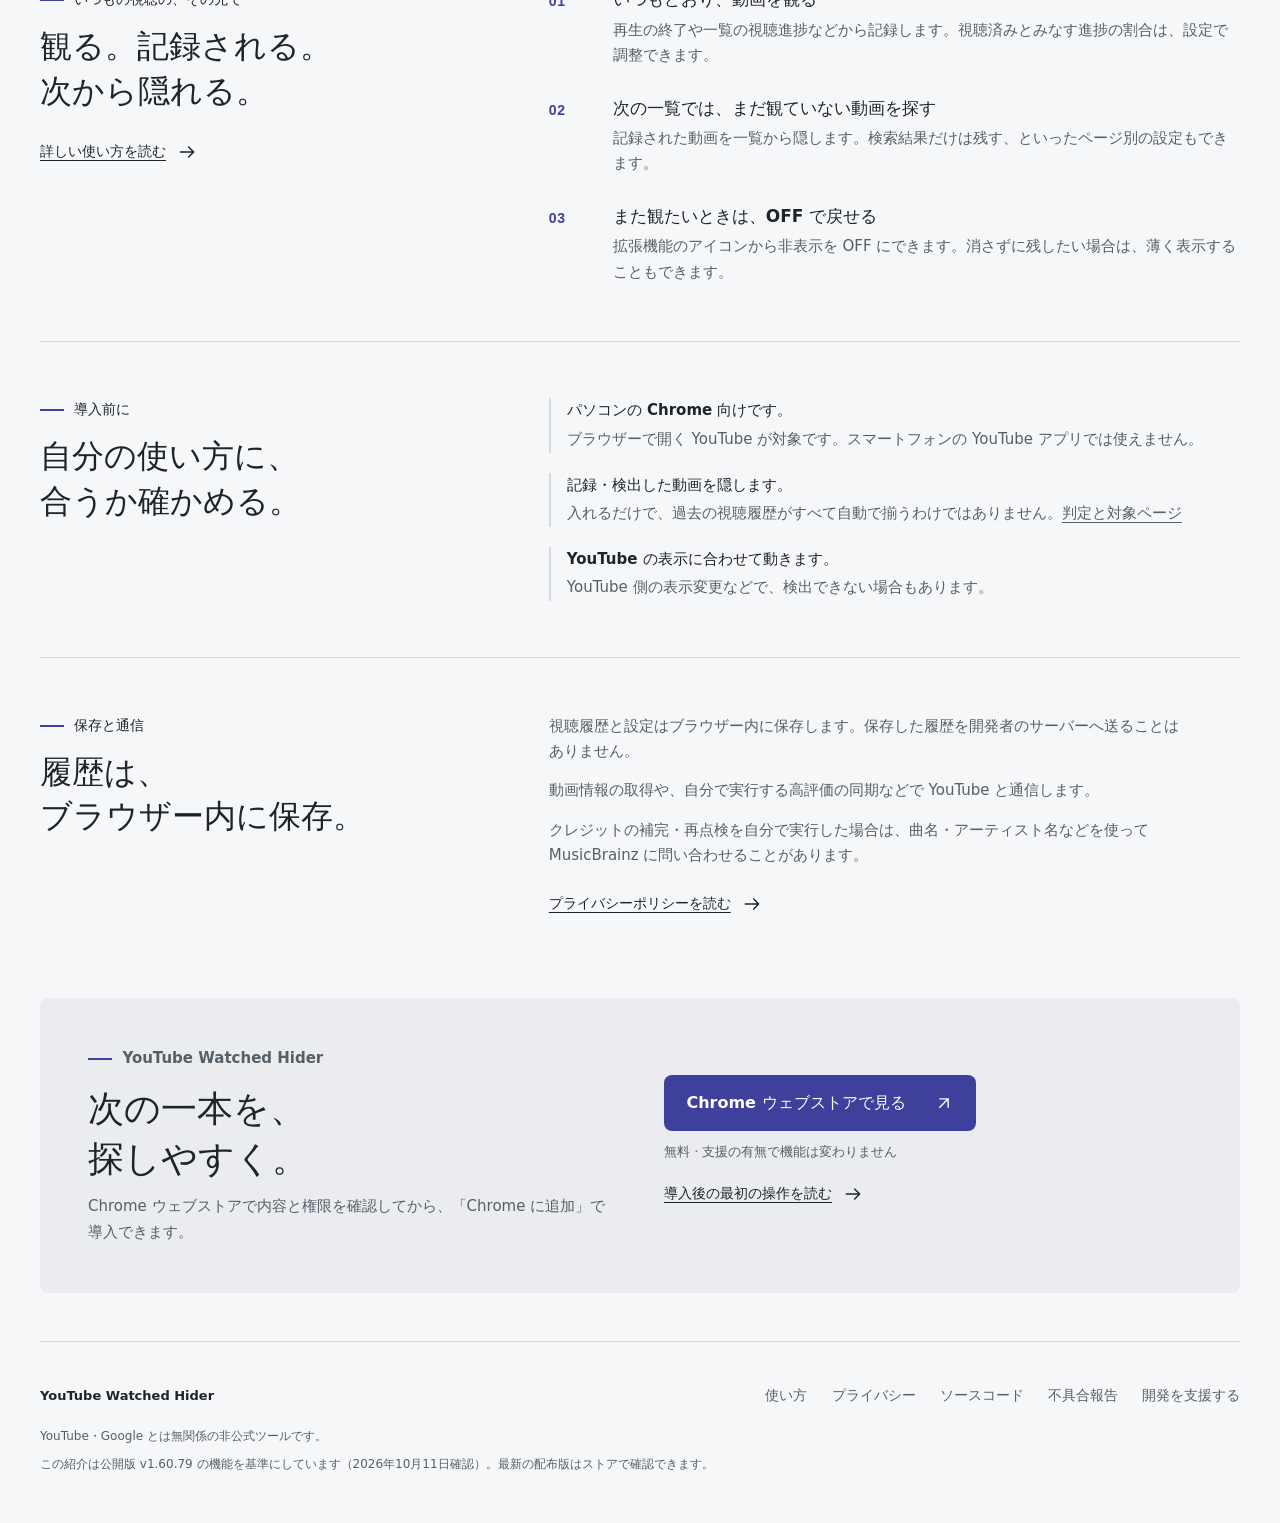
==== commit 4e3006ff: "Add share cards and use a real popup in the Japanese guide Open Graph and X card tags (1200x630 imag" ====
--- a/docs/index.html
+++ b/docs/index.html
@@ -4,6 +4,7 @@
 <meta name="google-site-verification" content="C7-VNuTUaejKp6xHnkt4q2lXd0p3dzuXHCmqP84RZns"/>
 <meta content="パソコンの YouTube で観た動画を一覧から隠す、無料の Chrome 拡張機能。表示の例、使い方、視聴済みの判定、履歴の保存先と外部通信を紹介します。" name="description"/>
 <meta content="#f6f7f9" media="(prefers-color-scheme: light)" name="theme-color"/><meta content="#20292d" media="(prefers-color-scheme: dark)" name="theme-color"/>
+<meta property="og:type" content="website"/><meta property="og:site_name" content="YouTube Watched Hider"/><meta property="og:title" content="YouTube Watched Hider — 観た動画を隠す無料の Chrome 拡張機能"/><meta property="og:description" content="パソコンの YouTube で観た動画を一覧から隠す、無料の Chrome 拡張機能。"/><meta property="og:url" content="https://sasakisrole.github.io/youtube-watched-hider/"/><meta property="og:image" content="https://sasakisrole.github.io/youtube-watched-hider/assets/og-ja.jpg"/><meta property="og:image:width" content="1200"/><meta property="og:image:height" content="630"/><meta property="og:image:alt" content="観た動画を隠して、次を探す。YouTube Watched Hider"/><meta property="og:locale" content="ja_JP"/><meta name="twitter:card" content="summary_large_image"/><link rel="canonical" href="https://sasakisrole.github.io/youtube-watched-hider/"/>
 <title>YouTube Watched Hider — 観た動画を隠す無料の Chrome 拡張機能</title>
 <link href="icon128.png" rel="icon" type="image/png"/>
 <link href="en/index.html" hreflang="en" rel="alternate"/>
